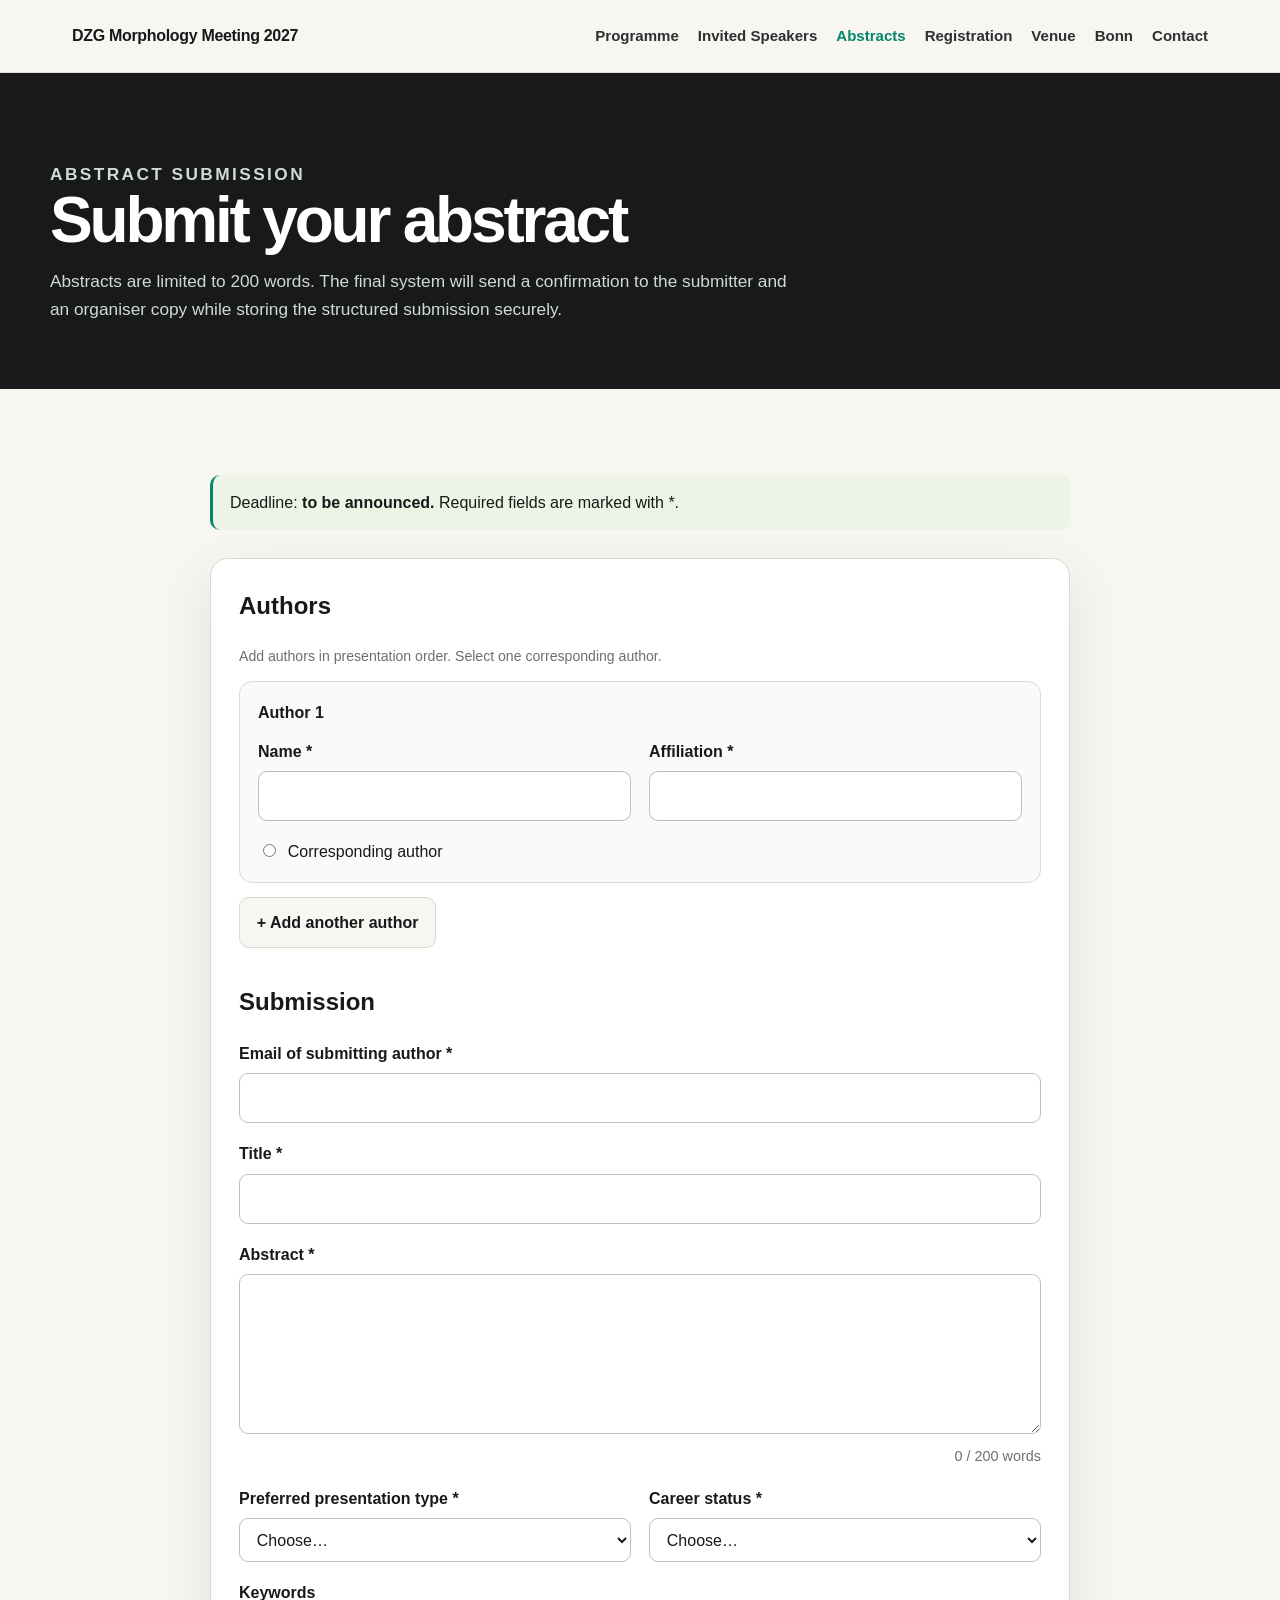
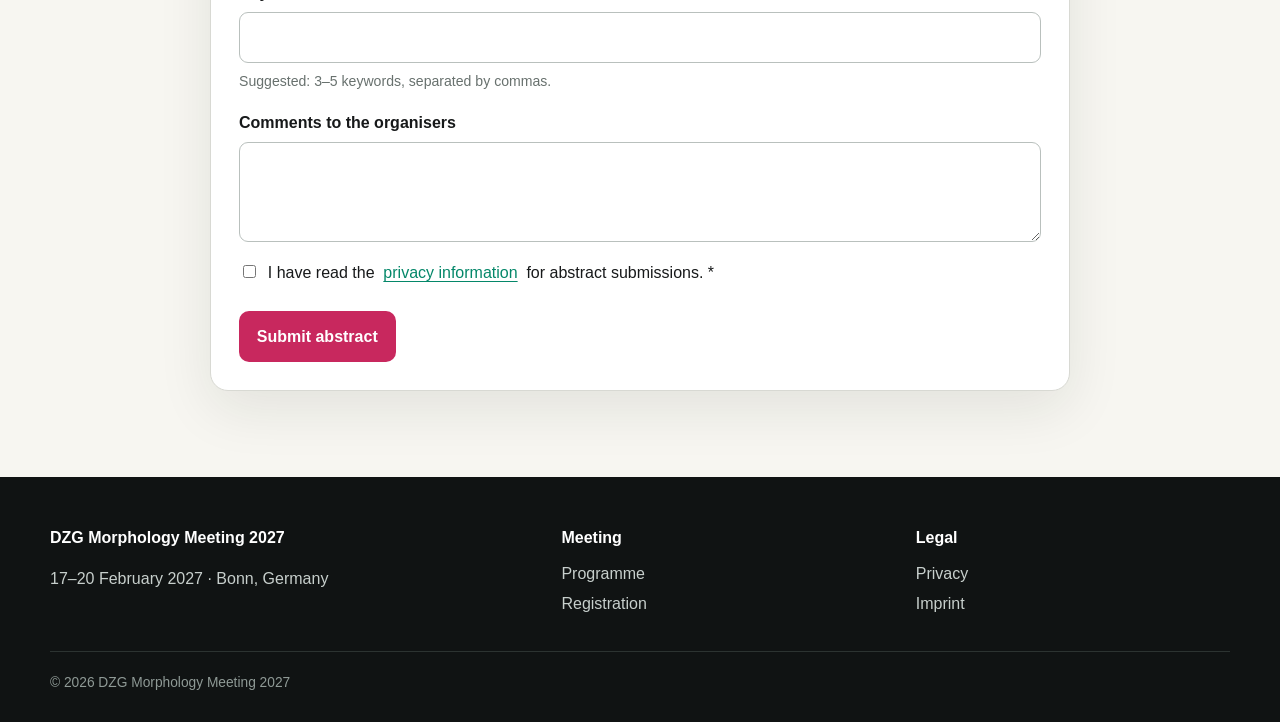
==== abstracts.html @ 1f40ce39 "initial commit" ====
<!doctype html>
<html lang="en"><head><meta charset="utf-8"><meta name="viewport" content="width=device-width, initial-scale=1"><title>Abstracts · DZG Morphology Meeting 2027</title><link rel="stylesheet" href="assets/site.css"></head>
<body><a class="skip-link" href="#main">Skip to content</a>
<header class="site-header"><div class="nav-wrap"><a class="brand" href="index.html"><span class="brand-long">DZG Morphology Meeting 2027</span><span class="brand-short">DZG 2027</span></a><button class="nav-toggle" type="button" aria-expanded="false" aria-controls="main-nav">Menu</button><nav class="site-nav" id="main-nav"><ul><li><a href="programme.html">Programme</a></li><li><a href="speakers.html">Invited Speakers</a></li><li><a aria-current="page" href="abstracts.html">Abstracts</a></li><li><a href="registration.html">Registration</a></li><li><a href="venue.html">Venue</a></li><li><a href="bonn.html">Bonn</a></li><li><a href="contact.html">Contact</a></li></ul></nav></div></header>
<main id="main"><section class="page-hero"><div class="container"><p class="eyebrow">Abstract submission</p><h1>Submit your abstract</h1><p>Abstracts are limited to 200 words. The final system will send a confirmation to the submitter and an organiser copy while storing the structured submission securely.</p></div></section>
<section class="section"><div class="container form-shell">
<div class="notice">Deadline: <strong>to be announced.</strong> Required fields are marked with *.</div>
<form id="abstract-form" class="form-card" data-prototype-form novalidate>
<h2>Authors</h2><p class="help">Add authors in presentation order. Select one corresponding author.</p>
<div id="authors">
  <div class="author-block" data-author="1"><div class="author-head"><strong class="author-number">Author 1</strong><button class="remove-author" type="button" hidden>Remove</button></div><div class="form-grid"><div class="field"><label>Name *</label><input data-author-name type="text" autocomplete="name" required></div><div class="field"><label>Affiliation *</label><input data-author-affiliation type="text" required></div><div class="field full"><label class="choice"><input data-author-corresponding type="radio" name="corresponding_author" value="1" required> Corresponding author</label></div></div></div>
</div>
<button class="button" id="add-author" type="button" style="border-color:var(--line);background:var(--paper);color:var(--ink)">+ Add another author</button>
<template id="author-template"><div class="author-block"><div class="author-head"><strong class="author-number">Author</strong><button class="remove-author" type="button">Remove</button></div><div class="form-grid"><div class="field"><label>Name *</label><input data-author-name type="text" required></div><div class="field"><label>Affiliation *</label><input data-author-affiliation type="text" required></div><div class="field full"><label class="choice"><input data-author-corresponding type="radio" name="corresponding_author" required> Corresponding author</label></div></div></div></template>

<h2 style="margin-top:2.2rem">Submission</h2><div class="form-grid">
<div class="field full"><label for="submitter-email">Email of submitting author *</label><input id="submitter-email" name="submitter_email" type="email" autocomplete="email" required></div>
<div class="field full"><label for="title">Title *</label><input id="title" name="title" type="text" required></div>
<div class="field full"><label for="abstract-text">Abstract *</label><textarea id="abstract-text" name="abstract" required aria-describedby="word-counter"></textarea><div class="counter" id="word-counter">0 / 200 words</div></div>
<div class="field"><label for="presentation-type">Preferred presentation type *</label><select id="presentation-type" name="presentation_type" required><option value="">Choose…</option><option>Oral presentation</option><option>Poster</option></select></div>
<div class="field"><label for="student-status">Career status *</label><select id="student-status" name="career_status" required><option value="">Choose…</option><option>Undergraduate / Master's student</option><option>Doctoral researcher</option><option>Postdoctoral researcher</option><option>Other / prefer not to say</option></select></div>
<div class="field full"><label for="keywords">Keywords</label><input id="keywords" name="keywords" type="text"><small>Suggested: 3–5 keywords, separated by commas.</small></div>
<div class="field full"><label for="comments">Comments to the organisers</label><textarea id="comments" name="comments" style="min-height:100px"></textarea></div>
<div class="field full"><label class="choice"><input type="checkbox" name="privacy_acknowledgement" required> I have read the <a href="privacy.html" target="_blank" rel="noopener">privacy information</a> for abstract submissions. *</label></div>
</div>
<div class="form-actions"><button class="button button-magenta" type="submit">Submit abstract</button><span class="status" aria-live="polite"></span></div>
</form></div></section></main>
<footer class="site-footer"><div class="footer-grid"><div><div class="footer-title">DZG Morphology Meeting 2027</div><p>17–20 February 2027 · Bonn, Germany</p></div><div><div class="footer-title">Meeting</div><ul class="footer-links"><li><a href="programme.html">Programme</a></li><li><a href="registration.html">Registration</a></li></ul></div><div><div class="footer-title">Legal</div><ul class="footer-links"><li><a href="privacy.html">Privacy</a></li><li><a href="imprint.html">Imprint</a></li></ul></div></div><div class="footer-bottom">© <span data-current-year></span> DZG Morphology Meeting 2027</div></footer><script src="assets/site.js"></script></body></html>
---- assets/site.css ----
:root {
  /* ---- Change the meeting palette here ---- */
  --green: #048769;
  --magenta: #c8285e;
  --pale-green: #d7e7c5;
  --cream: #f3dda1;
  --ink: #17191a;
  --ink-soft: #2b3030;
  --paper: #f7f6f1;
  --paper-2: #eeefe9;
  --line: #d8d9d3;
  --white: #ffffff;
  --muted: #68716e;
  --danger: #a61946;

  --content: 1180px;
  --radius: 18px;
  --shadow: 0 18px 55px rgba(17, 28, 25, .09);
  --header-h: 72px;
  --font-sans: Inter, ui-sans-serif, -apple-system, BlinkMacSystemFont, "Segoe UI", Roboto, Helvetica, Arial, sans-serif;
  --font-serif: Georgia, "Times New Roman", serif;
}

* { box-sizing: border-box; }
html { scroll-behavior: smooth; }
body {
  margin: 0;
  background: var(--paper);
  color: var(--ink);
  font-family: var(--font-sans);
  line-height: 1.58;
}
img { max-width: 100%; display: block; }
a { color: var(--green); text-decoration-thickness: .08em; text-underline-offset: .18em; }
a:hover { color: var(--magenta); }
button, input, textarea, select { font: inherit; }

.skip-link {
  position: fixed; left: 12px; top: -100px; z-index: 999;
  padding: .65rem .9rem; background: var(--white); color: var(--ink); border-radius: 8px;
}
.skip-link:focus { top: 12px; }

.site-header {
  position: sticky; top: 0; z-index: 50;
  min-height: var(--header-h);
  background: color-mix(in srgb, var(--paper) 92%, transparent);
  backdrop-filter: blur(14px);
  border-bottom: 1px solid color-mix(in srgb, var(--line) 72%, transparent);
}
.nav-wrap {
  max-width: var(--content); margin: 0 auto; padding: 0 22px;
  min-height: var(--header-h); display: flex; align-items: center; gap: 28px;
}
.brand {
  color: var(--ink); text-decoration: none; font-weight: 760; letter-spacing: -.02em;
  white-space: nowrap;
}
.brand .brand-short { display: none; }
.nav-toggle {
  display: none; margin-left: auto; border: 1px solid var(--line); background: var(--paper); color: var(--ink);
  border-radius: 9px; padding: .5rem .75rem; cursor: pointer;
}
.site-nav { margin-left: auto; }
.site-nav ul { list-style: none; margin: 0; padding: 0; display: flex; align-items: center; gap: 19px; }
.site-nav a { color: var(--ink-soft); text-decoration: none; font-size: .94rem; font-weight: 580; }
.site-nav a:hover, .site-nav a[aria-current="page"] { color: var(--green); }

.hero {
  position: relative; overflow: hidden;
  min-height: calc(84vh - var(--header-h));
  background: var(--ink);
  color: var(--white);
}
.hero::before {
  content: ""; position: absolute; inset: 0;
  background:
    linear-gradient(90deg, rgba(23,25,26,.99) 0%, rgba(23,25,26,.98) 32%, rgba(23,25,26,.72) 55%, rgba(23,25,26,.14) 100%),
    radial-gradient(circle at 83% 48%, rgba(4,135,105,.12), transparent 34%);
  z-index: 2; pointer-events: none;
}
.hero::after {
  content: ""; position: absolute; inset: 0; z-index: 1; pointer-events: none;
  opacity: .23;
  background-image:
    linear-gradient(rgba(215,231,197,.12) 1px, transparent 1px),
    linear-gradient(90deg, rgba(215,231,197,.12) 1px, transparent 1px);
  background-size: 72px 72px;
  mask-image: linear-gradient(90deg, transparent 0%, transparent 52%, black 100%);
}
.hero-image {
  position: absolute; z-index: 0; right: -2.5vw; top: -10%;
  height: 124%; width: min(68vw, 900px); object-fit: cover; object-position: 56% 44%;
  opacity: .9; filter: saturate(.95) contrast(1.04);
  mask-image: linear-gradient(90deg, transparent 0%, rgba(0,0,0,.1) 11%, rgba(0,0,0,.95) 38%, black 100%);
}
.hero-top-mask {
  position: absolute; z-index: 1; right: 0; top: 0; height: 22%; width: 67%;
  background: linear-gradient(180deg, var(--ink) 6%, rgba(23,25,26,.96) 35%, transparent 100%);
  pointer-events: none;
}
.hero-inner {
  max-width: var(--content); min-height: calc(84vh - var(--header-h)); margin: 0 auto; padding: 94px 22px 84px;
  display: flex; align-items: center; position: relative; z-index: 3;
}
.hero-copy { max-width: 650px; }
.eyebrow {
  margin: 0 0 1rem; color: var(--pale-green); font-size: .84rem; font-weight: 760;
  letter-spacing: .14em; text-transform: uppercase;
}
.hero h1 {
  margin: 0; max-width: 720px; font-size: clamp(2.65rem, 5.0vw, 4.9rem); line-height: 1.01;
  letter-spacing: -.055em; font-weight: 760;
}
.hero-date { margin: 1.65rem 0 0; font-size: clamp(1.2rem, 2vw, 1.55rem); font-weight: 640; color: var(--pale-green); }
.hero-location { margin: .12rem 0 0; font-size: 1.08rem; color: #d6dedb; }
.hero-lead { max-width: 560px; margin: 1.55rem 0 0; color: #d8dcda; font-size: 1.08rem; }
.button-row { display: flex; flex-wrap: wrap; gap: 12px; margin-top: 2rem; }
.button {
  display: inline-flex; align-items: center; justify-content: center; gap: .5rem;
  min-height: 46px; padding: .72rem 1.05rem; border-radius: 10px;
  text-decoration: none; font-weight: 700; border: 1px solid transparent; cursor: pointer;
}
.button-primary { background: var(--green); color: var(--white); }
.button-primary:hover { background: #066f59; color: var(--white); }
.button-secondary { background: transparent; color: var(--white); border-color: rgba(255,255,255,.32); }
.button-secondary:hover { border-color: var(--pale-green); color: var(--pale-green); }
.button-magenta { background: var(--magenta); color: var(--white); }
.button-magenta:hover { background: #a91f4d; color: var(--white); }

.fact-strip { background: var(--green); color: var(--white); }
.fact-grid {
  max-width: var(--content); margin: 0 auto; padding: 0 22px;
  display: grid; grid-template-columns: repeat(4, 1fr);
}
.fact { padding: 24px 20px; border-right: 1px solid rgba(255,255,255,.2); }
.fact:first-child { padding-left: 0; }
.fact:last-child { border-right: 0; }
.fact-label { display: block; font-size: .76rem; text-transform: uppercase; letter-spacing: .12em; opacity: .78; }
.fact-value { display: block; margin-top: .25rem; font-size: 1.06rem; font-weight: 760; }

.section { padding: 86px 22px; }
.section.compact { padding-top: 58px; padding-bottom: 58px; }
.section-alt { background: var(--paper-2); }
.container { max-width: var(--content); margin: 0 auto; }
.section-kicker { color: var(--magenta); text-transform: uppercase; letter-spacing: .12em; font-size: .78rem; font-weight: 760; }
.section-title { margin: .35rem 0 .8rem; font-size: clamp(2rem, 3.5vw, 3.3rem); line-height: 1.06; letter-spacing: -.035em; }
.section-lead { max-width: 760px; margin: 0; color: var(--muted); font-size: 1.08rem; }
.two-col { display: grid; grid-template-columns: 1.15fr .85fr; gap: 70px; align-items: start; }

.deadline-panel {
  border-left: 3px solid var(--magenta); background: var(--white); padding: 22px 24px;
  box-shadow: var(--shadow); border-radius: 0 var(--radius) var(--radius) 0;
}
.deadline-panel strong { display: block; }
.deadline-panel p { margin: .25rem 0 0; color: var(--muted); }

.cards { display: grid; grid-template-columns: repeat(3, 1fr); gap: 20px; margin-top: 34px; }
.card {
  background: var(--white); border: 1px solid var(--line); border-radius: var(--radius); padding: 25px;
}
.card h3 { margin: 0 0 .45rem; font-size: 1.2rem; }
.card p { margin: 0; color: var(--muted); }
.card .tag { display: inline-block; margin-bottom: 1rem; font-size: .78rem; font-weight: 760; color: var(--green); }

.speaker-grid { grid-template-columns: repeat(2, minmax(0, 1fr)); max-width: 860px; }
.speaker-card { padding: 0; overflow: hidden; }
.speaker-avatar {
  position: relative; aspect-ratio: 4 / 3; display: grid; place-items: center; overflow: hidden;
  background: color-mix(in srgb, var(--pale-green) 48%, var(--paper));
  border-bottom: 1px solid var(--line); color: var(--muted);
}
.speaker-avatar::before {
  content: ""; position: absolute; width: 68px; height: 68px; border-radius: 50%;
  top: 22%; background: color-mix(in srgb, var(--green) 20%, var(--white));
  border: 2px solid color-mix(in srgb, var(--green) 42%, var(--white));
}
.speaker-avatar::after {
  content: ""; position: absolute; width: 150px; height: 82px; border-radius: 90px 90px 0 0;
  bottom: 0; background: color-mix(in srgb, var(--green) 16%, var(--white));
  border: 2px solid color-mix(in srgb, var(--green) 35%, var(--white)); border-bottom: 0;
}
.speaker-avatar span { position: relative; z-index: 1; align-self: end; margin-bottom: 12px; font-size: .78rem; font-weight: 700; letter-spacing: .08em; text-transform: uppercase; }
.speaker-card-copy { padding: 25px; }

.programme-preview {
  margin-top: 34px; overflow: hidden; border: 1px solid var(--line); border-radius: var(--radius); background: var(--white);
}
.programme-row { display: grid; grid-template-columns: 140px 1fr; border-bottom: 1px solid var(--line); }
.programme-row:last-child { border-bottom: 0; }
.programme-time { padding: 17px 20px; font-weight: 760; color: var(--green); background: color-mix(in srgb, var(--pale-green) 45%, var(--white)); }
.programme-item { padding: 17px 22px; }
.programme-item strong { display: block; }
.programme-item span { color: var(--muted); font-size: .92rem; }
.programme-day + .programme-day { margin-top: 34px; }
.programme-day-title { margin: 0 0 12px; font-size: 1.35rem; }
.programme-session { overflow: hidden; border: 1px solid var(--line); border-radius: var(--radius); background: var(--white); }
.programme-session + .programme-session { margin-top: 16px; }
.programme-session-title { margin: 0; padding: 12px 20px; font-size: .86rem; letter-spacing: .08em; text-transform: uppercase; color: var(--green); background: color-mix(in srgb, var(--pale-green) 45%, var(--white)); border-bottom: 1px solid var(--line); }
.programme-session .programme-row { grid-template-columns: 120px 1fr; }
.programme-empty { padding: 18px 22px; color: var(--muted); }

.page-hero { background: var(--ink); color: var(--white); padding: 72px 22px 66px; }
.page-hero .container { position: relative; }
.page-hero h1 { margin: 0; font-size: clamp(2.7rem, 5vw, 5rem); line-height: 1; letter-spacing: -.05em; }
.page-hero p { max-width: 760px; margin: 1rem 0 0; color: #d3d9d6; font-size: 1.08rem; }

.form-shell { max-width: 860px; }
.form-card {
  margin-top: 28px; padding: 28px; background: var(--white); border: 1px solid var(--line); border-radius: var(--radius);
  box-shadow: var(--shadow);
}
.form-card h2 { margin-top: 0; }
.form-grid { display: grid; grid-template-columns: 1fr 1fr; gap: 18px; }
.form-grid.one { grid-template-columns: 1fr; }
.field { display: flex; flex-direction: column; gap: 7px; }
.field.full { grid-column: 1 / -1; }
label, legend { font-weight: 680; }
.field small, .help { color: var(--muted); font-size: .88rem; }
input[type="text"], input[type="email"], textarea, select {
  width: 100%; border: 1px solid #b9c0bd; border-radius: 9px; background: #fff; color: var(--ink);
  padding: .72rem .8rem; min-height: 44px;
}
textarea { min-height: 160px; resize: vertical; }
input:focus, textarea:focus, select:focus { outline: 3px solid color-mix(in srgb, var(--green) 22%, transparent); border-color: var(--green); }
fieldset { border: 0; padding: 0; margin: 0; }
.choice-row { display: flex; flex-wrap: wrap; gap: 14px 20px; }
.choice { display: inline-flex; gap: .55rem; align-items: flex-start; font-weight: 500; }
.choice input { margin-top: .28rem; }
.counter { text-align: right; color: var(--muted); font-size: .9rem; margin-top: 4px; }
.counter.over { color: var(--danger); font-weight: 760; }
.author-block { border: 1px solid var(--line); border-radius: 13px; padding: 18px; margin-bottom: 14px; background: #fafbf8; }
.author-head { display: flex; align-items: center; justify-content: space-between; gap: 16px; margin-bottom: 13px; }
.author-head strong { font-size: 1rem; }
.remove-author { background: transparent; border: 0; color: var(--magenta); cursor: pointer; font-weight: 700; }
.form-actions { display: flex; align-items: center; gap: 14px; flex-wrap: wrap; margin-top: 26px; }
.status { color: var(--muted); font-size: .92rem; }
.notice { padding: 15px 17px; border-radius: 10px; background: color-mix(in srgb, var(--pale-green) 45%, var(--white)); border-left: 3px solid var(--green); }
.notice.warn { background: #fff5e7; border-left-color: #c27a12; }

.site-footer { background: #101313; color: #c7cfcc; padding: 48px 22px 28px; }
.footer-grid { max-width: var(--content); margin: 0 auto; display: grid; grid-template-columns: 1.2fr .8fr .8fr; gap: 40px; }
.footer-title { color: var(--white); font-weight: 760; }
.footer-links { list-style: none; padding: 0; margin: .7rem 0 0; }
.footer-links li { margin: .3rem 0; }
.footer-links a { color: #c7cfcc; text-decoration: none; }
.footer-links a:hover { color: var(--pale-green); }
.footer-bottom { max-width: var(--content); margin: 30px auto 0; padding-top: 20px; border-top: 1px solid #2c3331; font-size: .86rem; color: #8f9a96; }

.legal-copy { max-width: 820px; }
.legal-copy h2 { margin-top: 2.2rem; }
.placeholder { display: inline-block; background: #fff1ba; color: #5a4300; padding: .05rem .35rem; border-radius: 4px; }

@media (max-width: 900px) {
  .brand .brand-long { display: none; }
  .brand .brand-short { display: inline; }
  .nav-toggle { display: inline-flex; }
  .site-nav { display: none; position: absolute; left: 0; right: 0; top: var(--header-h); background: var(--paper); border-bottom: 1px solid var(--line); padding: 14px 22px 20px; }
  .site-nav.open { display: block; }
  .site-nav ul { align-items: stretch; flex-direction: column; gap: 2px; }
  .site-nav a { display: block; padding: .58rem 0; }
  .hero { min-height: auto; }
  .hero-inner { min-height: 720px; padding-top: 68px; padding-bottom: 60px; align-items: flex-start; }
  .hero-copy { max-width: 630px; }
  .hero-image { width: 92vw; height: 73%; top: 29%; right: -17vw; opacity: .55; object-position: 54% 50%; }
  .hero::before { background: linear-gradient(180deg, rgba(23,25,26,1) 0%, rgba(23,25,26,.98) 46%, rgba(23,25,26,.57) 73%, rgba(23,25,26,.38) 100%); }
  .hero-top-mask { width: 100%; height: 35%; }
  .fact-grid { grid-template-columns: 1fr 1fr; }
  .fact { border-bottom: 1px solid rgba(255,255,255,.18); }
  .fact:nth-child(2) { border-right: 0; }
  .fact:nth-child(3), .fact:nth-child(4) { border-bottom: 0; }
  .fact:nth-child(3) { padding-left: 0; }
  .two-col { grid-template-columns: 1fr; gap: 34px; }
  .cards, .speaker-grid { grid-template-columns: 1fr; }
  .footer-grid { grid-template-columns: 1fr 1fr; }
  .footer-grid > :first-child { grid-column: 1 / -1; }
}

@media (max-width: 600px) {
  .nav-wrap { padding: 0 16px; }
  .section { padding: 64px 16px; }
  .page-hero { padding: 56px 16px 52px; }
  .hero-inner { min-height: 690px; padding: 54px 16px 48px; }
  .hero h1 { font-size: clamp(2.55rem, 11.5vw, 3.9rem); }
  .button-row .button { width: 100%; }
  .fact-grid { padding: 0 16px; grid-template-columns: 1fr; }
  .fact, .fact:first-child, .fact:nth-child(3) { padding: 18px 0; border-right: 0; border-bottom: 1px solid rgba(255,255,255,.18); }
  .fact:last-child { border-bottom: 0; }
  .form-card { padding: 20px 17px; }
  .form-grid { grid-template-columns: 1fr; }
  .field.full { grid-column: auto; }
  .programme-row { grid-template-columns: 98px 1fr; }
  .programme-time { padding: 14px 12px; }
  .programme-item { padding: 14px 15px; }
  .footer-grid { grid-template-columns: 1fr; }
  .footer-grid > :first-child { grid-column: auto; }
}

@media print {
  .site-header, .site-footer, .button-row, .nav-toggle { display: none !important; }
  body { background: #fff; }
  .page-hero { background: #fff; color: #000; padding: 20px 0; }
  .page-hero p { color: #333; }
  .section { padding: 20px 0; }
}
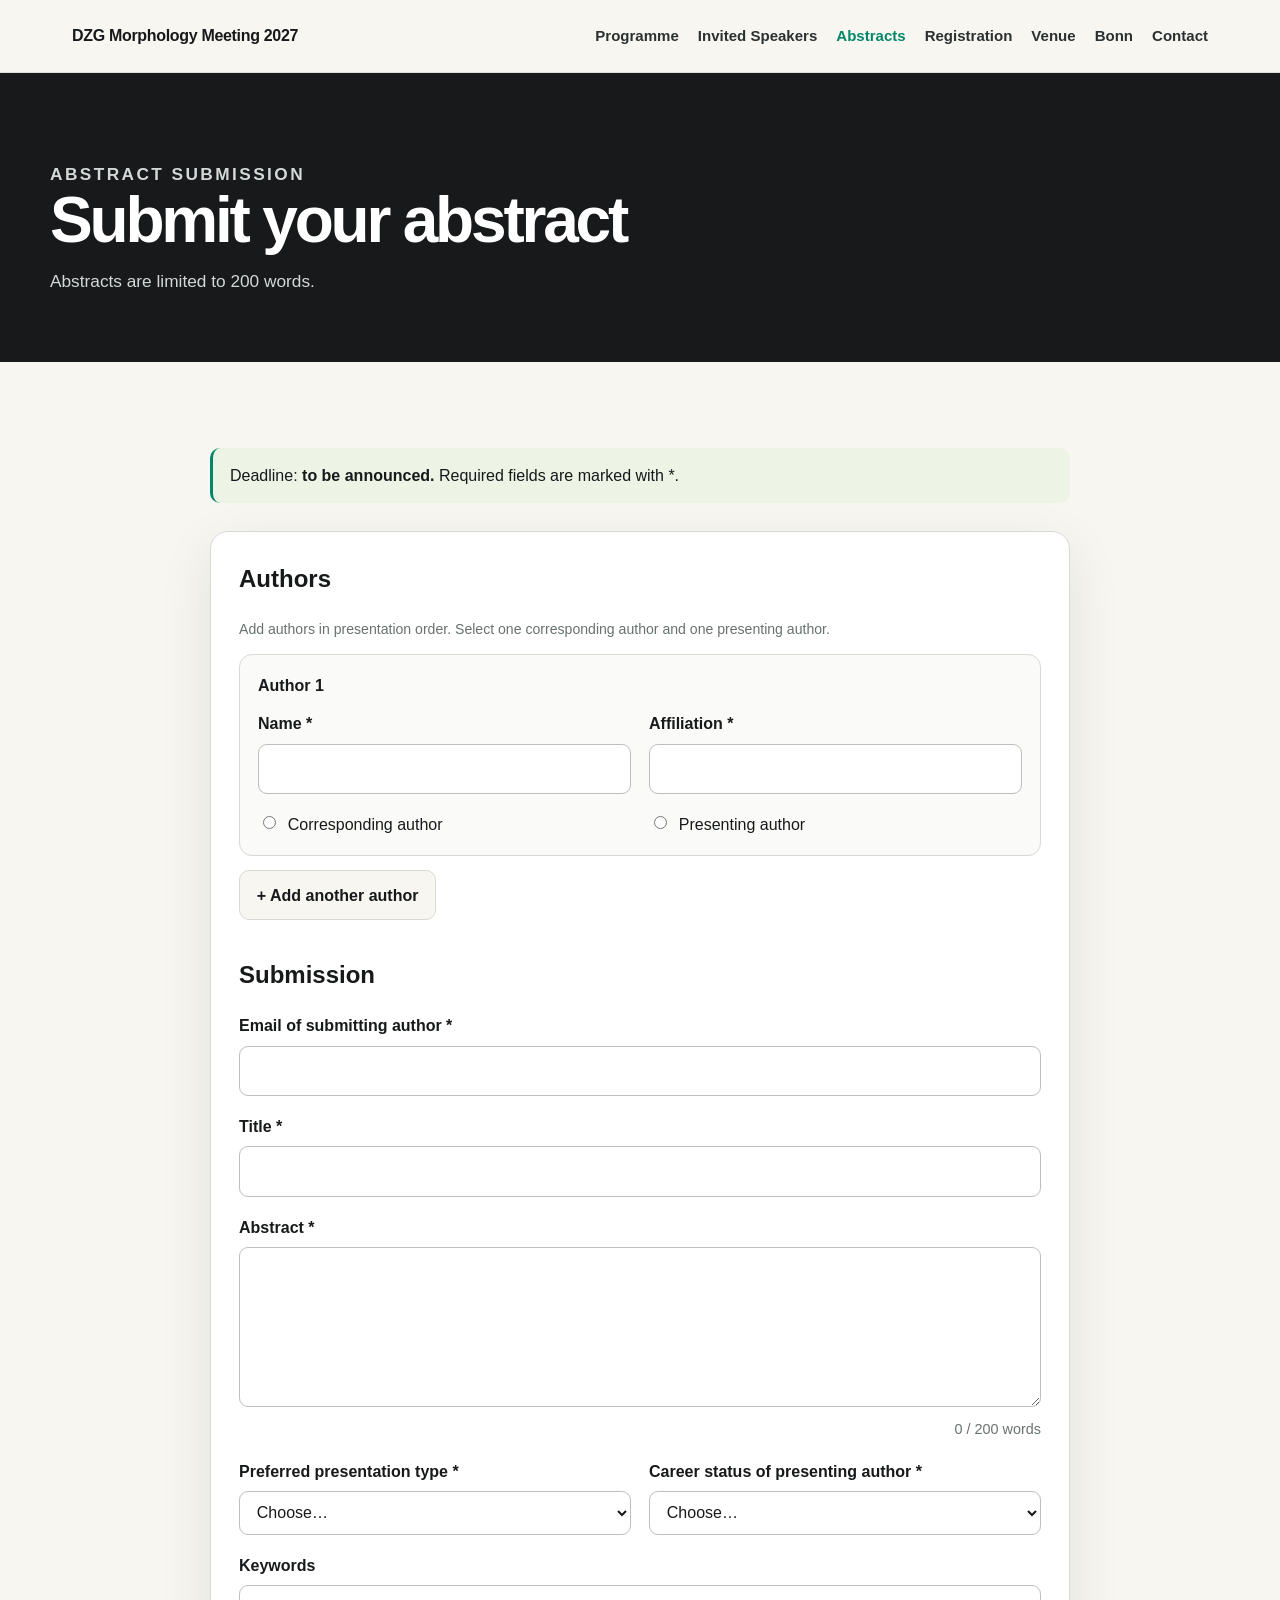
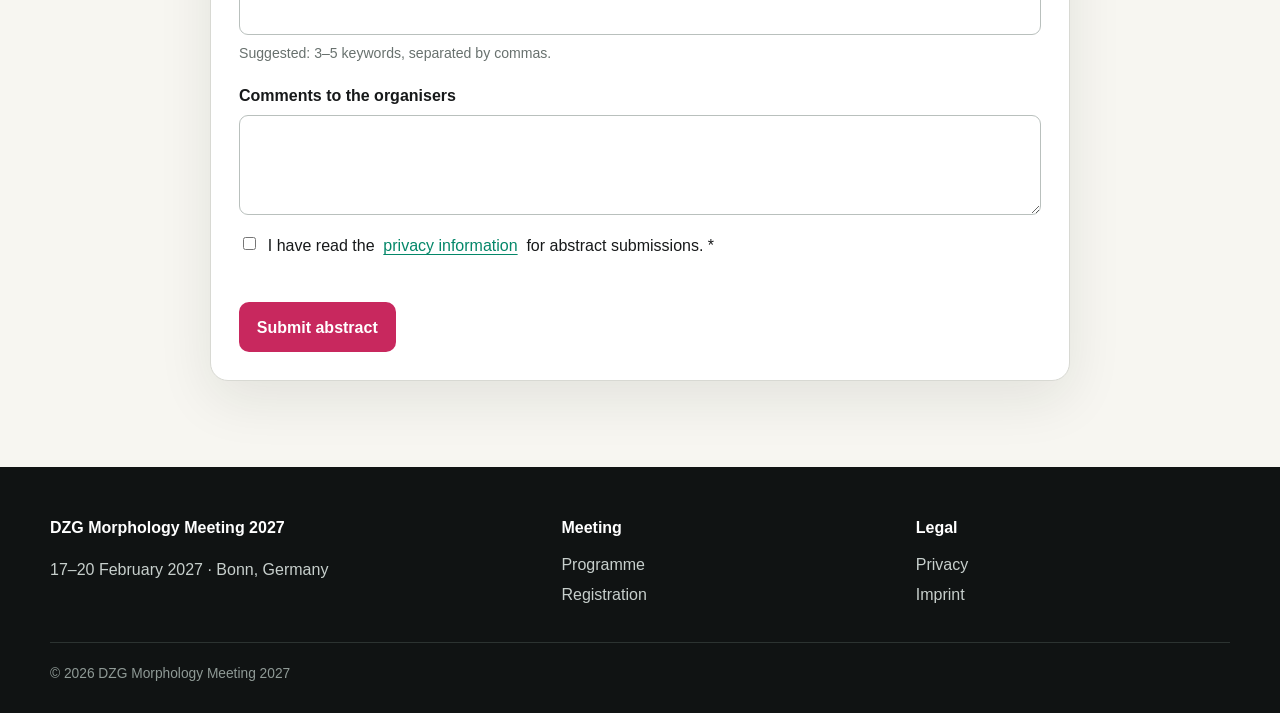
==== commit 502b65ba: "token updates" ====
--- a/abstracts.html
+++ b/abstracts.html
@@ -1,28 +1,182 @@
 <!doctype html>
-<html lang="en"><head><meta charset="utf-8"><meta name="viewport" content="width=device-width, initial-scale=1"><title>Abstracts · DZG Morphology Meeting 2027</title><link rel="stylesheet" href="assets/site.css"></head>
-<body><a class="skip-link" href="#main">Skip to content</a>
-<header class="site-header"><div class="nav-wrap"><a class="brand" href="index.html"><span class="brand-long">DZG Morphology Meeting 2027</span><span class="brand-short">DZG 2027</span></a><button class="nav-toggle" type="button" aria-expanded="false" aria-controls="main-nav">Menu</button><nav class="site-nav" id="main-nav"><ul><li><a href="programme.html">Programme</a></li><li><a href="speakers.html">Invited Speakers</a></li><li><a aria-current="page" href="abstracts.html">Abstracts</a></li><li><a href="registration.html">Registration</a></li><li><a href="venue.html">Venue</a></li><li><a href="bonn.html">Bonn</a></li><li><a href="contact.html">Contact</a></li></ul></nav></div></header>
-<main id="main"><section class="page-hero"><div class="container"><p class="eyebrow">Abstract submission</p><h1>Submit your abstract</h1><p>Abstracts are limited to 200 words. The final system will send a confirmation to the submitter and an organiser copy while storing the structured submission securely.</p></div></section>
-<section class="section"><div class="container form-shell">
-<div class="notice">Deadline: <strong>to be announced.</strong> Required fields are marked with *.</div>
-<form id="abstract-form" class="form-card" data-prototype-form novalidate>
-<h2>Authors</h2><p class="help">Add authors in presentation order. Select one corresponding author.</p>
-<div id="authors">
-  <div class="author-block" data-author="1"><div class="author-head"><strong class="author-number">Author 1</strong><button class="remove-author" type="button" hidden>Remove</button></div><div class="form-grid"><div class="field"><label>Name *</label><input data-author-name type="text" autocomplete="name" required></div><div class="field"><label>Affiliation *</label><input data-author-affiliation type="text" required></div><div class="field full"><label class="choice"><input data-author-corresponding type="radio" name="corresponding_author" value="1" required> Corresponding author</label></div></div></div>
-</div>
-<button class="button" id="add-author" type="button" style="border-color:var(--line);background:var(--paper);color:var(--ink)">+ Add another author</button>
-<template id="author-template"><div class="author-block"><div class="author-head"><strong class="author-number">Author</strong><button class="remove-author" type="button">Remove</button></div><div class="form-grid"><div class="field"><label>Name *</label><input data-author-name type="text" required></div><div class="field"><label>Affiliation *</label><input data-author-affiliation type="text" required></div><div class="field full"><label class="choice"><input data-author-corresponding type="radio" name="corresponding_author" required> Corresponding author</label></div></div></div></template>
+<html lang="en">
+<head>
+  <meta charset="utf-8">
+  <meta name="viewport" content="width=device-width, initial-scale=1">
+  <title>Abstracts · DZG Morphology Meeting 2027</title>
+  <link rel="stylesheet" href="assets/site.css">
+  <script src="https://challenges.cloudflare.com/turnstile/v0/api.js?render=explicit" defer></script>
+</head>
+<body>
+<a class="skip-link" href="#main">Skip to content</a>
 
-<h2 style="margin-top:2.2rem">Submission</h2><div class="form-grid">
-<div class="field full"><label for="submitter-email">Email of submitting author *</label><input id="submitter-email" name="submitter_email" type="email" autocomplete="email" required></div>
-<div class="field full"><label for="title">Title *</label><input id="title" name="title" type="text" required></div>
-<div class="field full"><label for="abstract-text">Abstract *</label><textarea id="abstract-text" name="abstract" required aria-describedby="word-counter"></textarea><div class="counter" id="word-counter">0 / 200 words</div></div>
-<div class="field"><label for="presentation-type">Preferred presentation type *</label><select id="presentation-type" name="presentation_type" required><option value="">Choose…</option><option>Oral presentation</option><option>Poster</option></select></div>
-<div class="field"><label for="student-status">Career status *</label><select id="student-status" name="career_status" required><option value="">Choose…</option><option>Undergraduate / Master's student</option><option>Doctoral researcher</option><option>Postdoctoral researcher</option><option>Other / prefer not to say</option></select></div>
-<div class="field full"><label for="keywords">Keywords</label><input id="keywords" name="keywords" type="text"><small>Suggested: 3–5 keywords, separated by commas.</small></div>
-<div class="field full"><label for="comments">Comments to the organisers</label><textarea id="comments" name="comments" style="min-height:100px"></textarea></div>
-<div class="field full"><label class="choice"><input type="checkbox" name="privacy_acknowledgement" required> I have read the <a href="privacy.html" target="_blank" rel="noopener">privacy information</a> for abstract submissions. *</label></div>
-</div>
-<div class="form-actions"><button class="button button-magenta" type="submit">Submit abstract</button><span class="status" aria-live="polite"></span></div>
-</form></div></section></main>
-<footer class="site-footer"><div class="footer-grid"><div><div class="footer-title">DZG Morphology Meeting 2027</div><p>17–20 February 2027 · Bonn, Germany</p></div><div><div class="footer-title">Meeting</div><ul class="footer-links"><li><a href="programme.html">Programme</a></li><li><a href="registration.html">Registration</a></li></ul></div><div><div class="footer-title">Legal</div><ul class="footer-links"><li><a href="privacy.html">Privacy</a></li><li><a href="imprint.html">Imprint</a></li></ul></div></div><div class="footer-bottom">© <span data-current-year></span> DZG Morphology Meeting 2027</div></footer><script src="assets/site.js"></script></body></html>
+<header class="site-header">
+  <div class="nav-wrap">
+    <a class="brand" href="index.html"><span class="brand-long">DZG Morphology Meeting 2027</span><span class="brand-short">DZG 2027</span></a>
+    <button class="nav-toggle" type="button" aria-expanded="false" aria-controls="main-nav">Menu</button>
+    <nav class="site-nav" id="main-nav">
+      <ul>
+        <li><a href="programme.html">Programme</a></li>
+        <li><a href="speakers.html">Invited Speakers</a></li>
+        <li><a aria-current="page" href="abstracts.html">Abstracts</a></li>
+        <li><a href="registration.html">Registration</a></li>
+        <li><a href="venue.html">Venue</a></li>
+        <li><a href="bonn.html">Bonn</a></li>
+        <li><a href="contact.html">Contact</a></li>
+      </ul>
+    </nav>
+  </div>
+</header>
+
+<main id="main">
+  <section class="page-hero">
+    <div class="container">
+      <p class="eyebrow">Abstract submission</p>
+      <h1>Submit your abstract</h1>
+      <p>Abstracts are limited to 200 words.</p>
+    </div>
+  </section>
+
+  <section class="section">
+    <div class="container form-shell">
+      <div class="notice">Deadline: <strong>to be announced.</strong> Required fields are marked with *.</div>
+
+      <form id="abstract-form" class="form-card" novalidate>
+        <h2>Authors</h2>
+        <p class="help">Add authors in presentation order. Select one corresponding author and one presenting author.</p>
+
+        <div id="authors">
+          <div class="author-block" data-author="1">
+            <div class="author-head">
+              <strong class="author-number">Author 1</strong>
+              <button class="remove-author" type="button" hidden>Remove</button>
+            </div>
+            <div class="form-grid">
+              <div class="field">
+                <label>Name *</label>
+                <input data-author-name type="text" autocomplete="name" required>
+              </div>
+              <div class="field">
+                <label>Affiliation *</label>
+                <input data-author-affiliation type="text" required>
+              </div>
+              <div class="field">
+                <label class="choice"><input data-author-corresponding type="radio" name="corresponding_author_choice" value="1" required> Corresponding author</label>
+              </div>
+              <div class="field">
+                <label class="choice"><input data-author-presenting type="radio" name="presenting_author_choice" value="1" required> Presenting author</label>
+              </div>
+            </div>
+          </div>
+        </div>
+
+        <button class="button" id="add-author" type="button" style="border-color:var(--line);background:var(--paper);color:var(--ink)">+ Add another author</button>
+
+        <template id="author-template">
+          <div class="author-block">
+            <div class="author-head">
+              <strong class="author-number">Author</strong>
+              <button class="remove-author" type="button">Remove</button>
+            </div>
+            <div class="form-grid">
+              <div class="field">
+                <label>Name *</label>
+                <input data-author-name type="text" required>
+              </div>
+              <div class="field">
+                <label>Affiliation *</label>
+                <input data-author-affiliation type="text" required>
+              </div>
+              <div class="field">
+                <label class="choice"><input data-author-corresponding type="radio" name="corresponding_author_choice" required> Corresponding author</label>
+              </div>
+              <div class="field">
+                <label class="choice"><input data-author-presenting type="radio" name="presenting_author_choice" required> Presenting author</label>
+              </div>
+            </div>
+          </div>
+        </template>
+
+        <h2 style="margin-top:2.2rem">Submission</h2>
+
+        <div class="form-grid">
+          <div class="field full">
+            <label for="submitter-email">Email of submitting author *</label>
+            <input id="submitter-email" name="submitter_email" type="email" autocomplete="email" required>
+          </div>
+
+          <div class="field full">
+            <label for="title">Title *</label>
+            <input id="title" name="title" type="text" required>
+          </div>
+
+          <div class="field full">
+            <label for="abstract-text">Abstract *</label>
+            <textarea id="abstract-text" name="abstract" required aria-describedby="word-counter"></textarea>
+            <div class="counter" id="word-counter">0 / 200 words</div>
+          </div>
+
+          <div class="field">
+            <label for="presentation-type">Preferred presentation type *</label>
+            <select id="presentation-type" name="presentation_type" required>
+              <option value="">Choose…</option>
+              <option value="talk">Oral presentation</option>
+              <option value="poster">Poster</option>
+            </select>
+          </div>
+
+          <div class="field">
+            <label for="student-status">Career status of presenting author *</label>
+            <select id="student-status" name="presenter_career_stage" required>
+              <option value="">Choose…</option>
+              <option>Undergraduate / Master's student</option>
+              <option>Doctoral researcher</option>
+              <option>Postdoctoral researcher</option>
+              <option>Other / prefer not to say</option>
+            </select>
+          </div>
+
+          <div class="field full">
+            <label for="keywords">Keywords</label>
+            <input id="keywords" name="keywords" type="text">
+            <small>Suggested: 3–5 keywords, separated by commas.</small>
+          </div>
+
+          <div class="field full">
+            <label for="comments">Comments to the organisers</label>
+            <textarea id="comments" name="comments" style="min-height:100px"></textarea>
+          </div>
+
+          <div class="field full">
+            <label class="choice">
+              <input type="checkbox" name="privacy_acknowledgement" required>
+              I have read the <a href="privacy.html" target="_blank" rel="noopener">privacy information</a> for abstract submissions. *
+            </label>
+          </div>
+
+          <div class="field full">
+            <div id="turnstile-abstract"></div>
+          </div>
+        </div>
+
+        <div class="form-actions">
+          <button class="button button-magenta" type="submit">Submit abstract</button>
+          <span class="status" aria-live="polite"></span>
+        </div>
+      </form>
+    </div>
+  </section>
+</main>
+
+<footer class="site-footer">
+  <div class="footer-grid">
+    <div><div class="footer-title">DZG Morphology Meeting 2027</div><p>17–20 February 2027 · Bonn, Germany</p></div>
+    <div><div class="footer-title">Meeting</div><ul class="footer-links"><li><a href="programme.html">Programme</a></li><li><a href="registration.html">Registration</a></li></ul></div>
+    <div><div class="footer-title">Legal</div><ul class="footer-links"><li><a href="privacy.html">Privacy</a></li><li><a href="imprint.html">Imprint</a></li></ul></div>
+  </div>
+  <div class="footer-bottom">© <span data-current-year></span> DZG Morphology Meeting 2027</div>
+</footer>
+
+<script src="assets/site.js"></script>
+</body>
+</html>
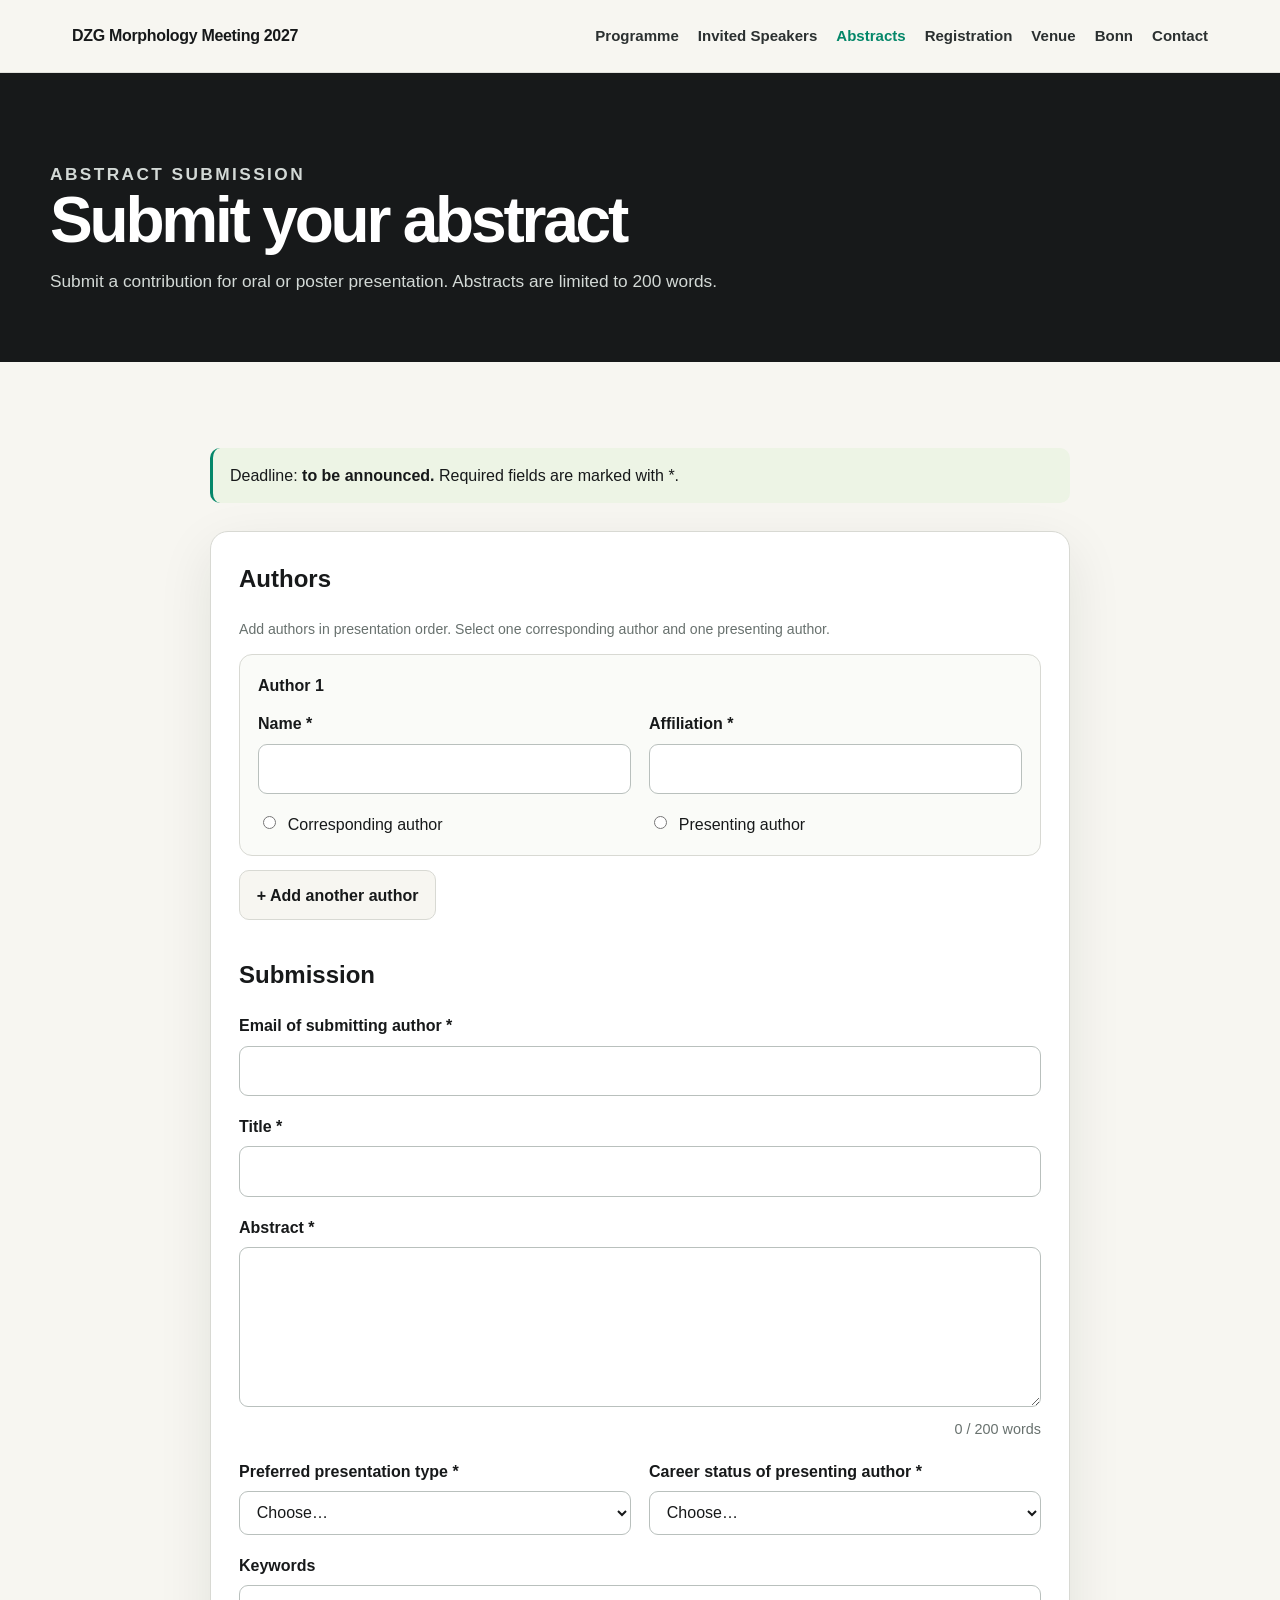
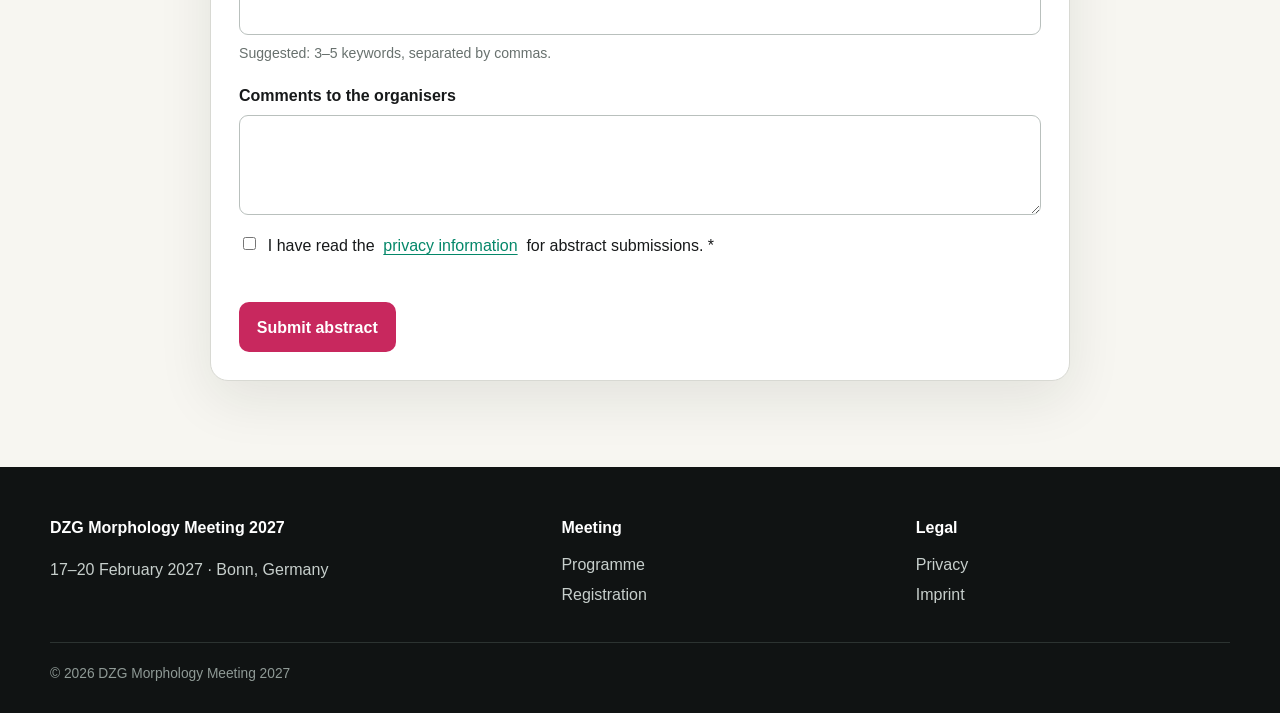
==== commit 1b447424: "major updates" ====
--- a/abstracts.html
+++ b/abstracts.html
@@ -5,14 +5,14 @@
   <meta name="viewport" content="width=device-width, initial-scale=1">
   <title>Abstracts · DZG Morphology Meeting 2027</title>
   <link rel="stylesheet" href="assets/site.css">
-  <script src="https://challenges.cloudflare.com/turnstile/v0/api.js?render=explicit" defer></script>
+  <script src="https://challenges.cloudflare.com/turnstile/v0/api.js" async defer></script>
 </head>
 <body>
 <a class="skip-link" href="#main">Skip to content</a>
 
 <header class="site-header">
   <div class="nav-wrap">
-    <a class="brand" href="index.html"><span class="brand-long">DZG Morphology Meeting 2027</span><span class="brand-short">DZG 2027</span></a>
+    <a class="brand" href="index.html"><span class="brand-long">DZG Morphology Meeting 2027</span><span class="brand-short">DZG Morphology 2027</span></a>
     <button class="nav-toggle" type="button" aria-expanded="false" aria-controls="main-nav">Menu</button>
     <nav class="site-nav" id="main-nav">
       <ul>
@@ -33,7 +33,7 @@
     <div class="container">
       <p class="eyebrow">Abstract submission</p>
       <h1>Submit your abstract</h1>
-      <p>Abstracts are limited to 200 words.</p>
+      <p>Submit a contribution for oral or poster presentation. Abstracts are limited to 200 words.</p>
     </div>
   </section>
 
@@ -155,7 +155,14 @@
           </div>
 
           <div class="field full">
-            <div id="turnstile-abstract"></div>
+            <div id="turnstile-abstract"
+                 class="cf-turnstile"
+                 data-sitekey="0x4AAAAAAE9vNdNI1GH3vLQM"
+                 data-action="abstract"
+                 data-theme="auto"
+                 data-size="flexible"
+                 data-appearance="always"
+                 data-language="en"></div>
           </div>
         </div>
 
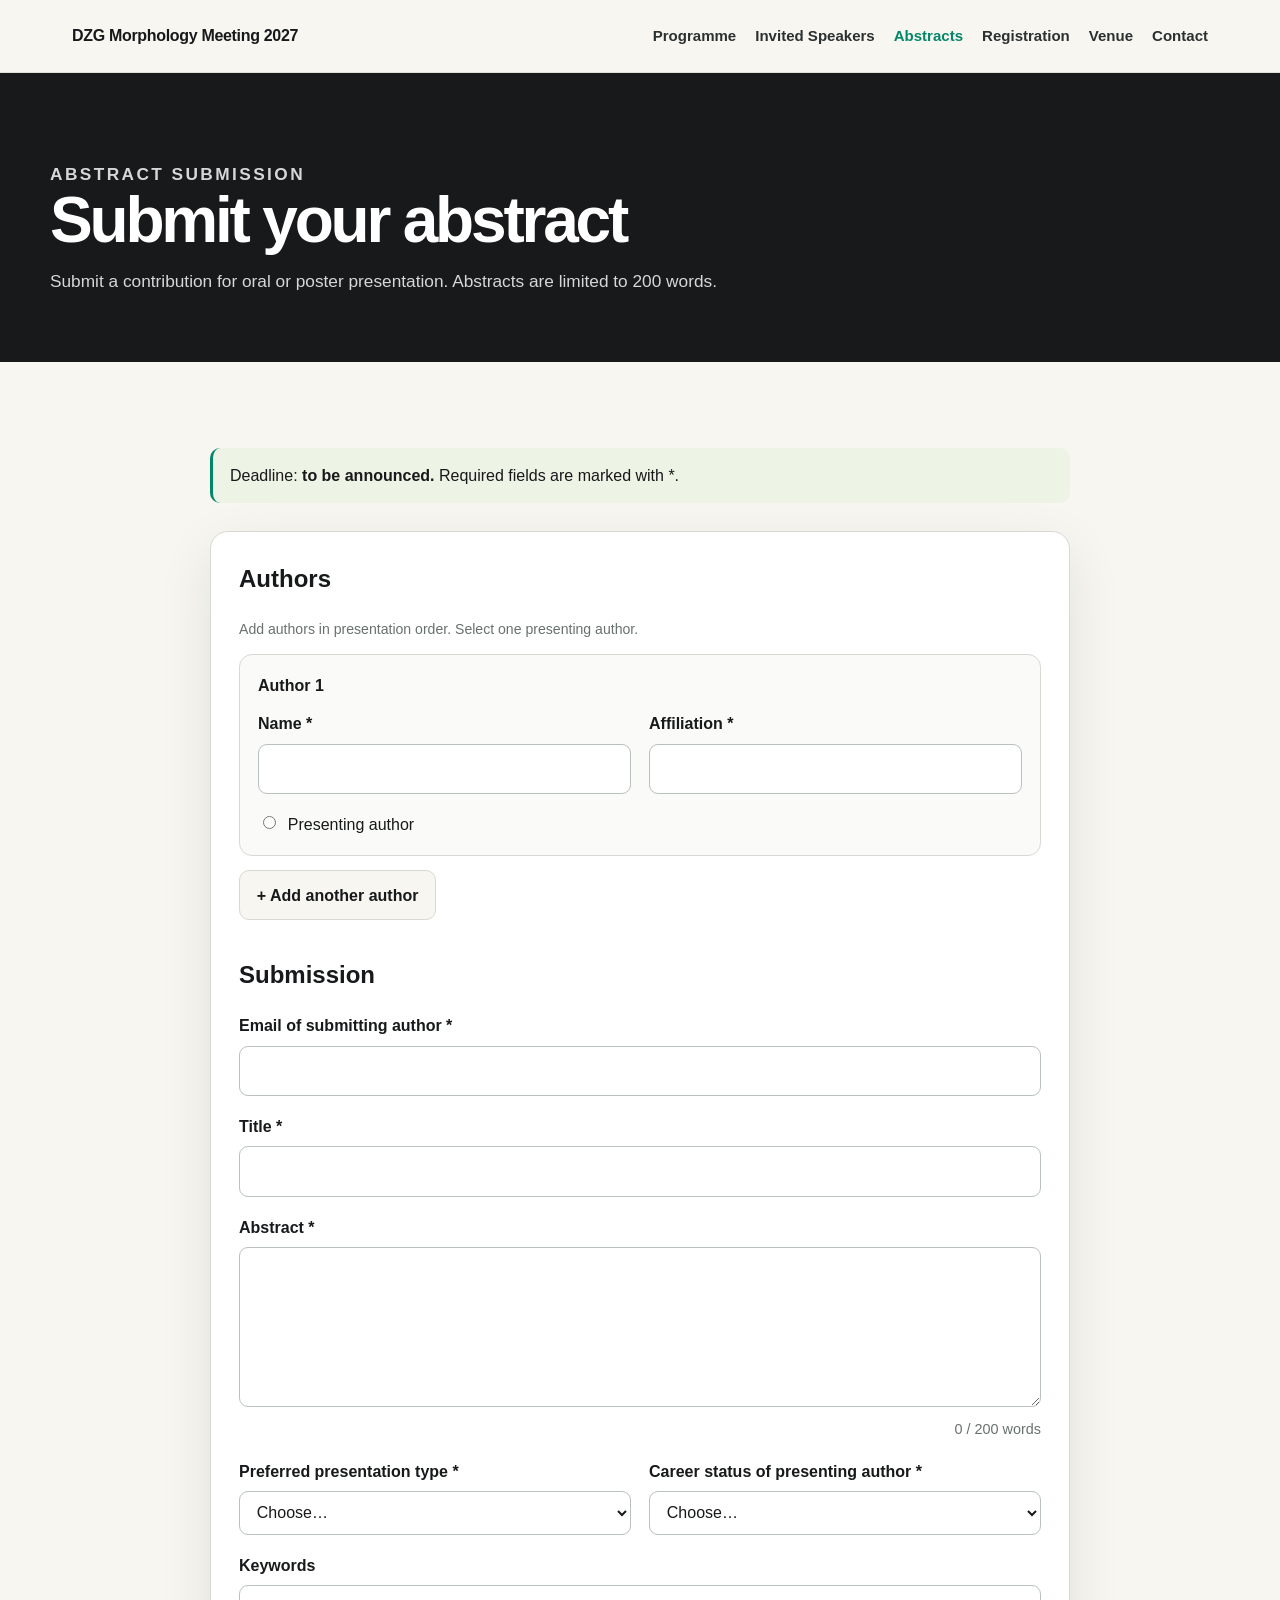
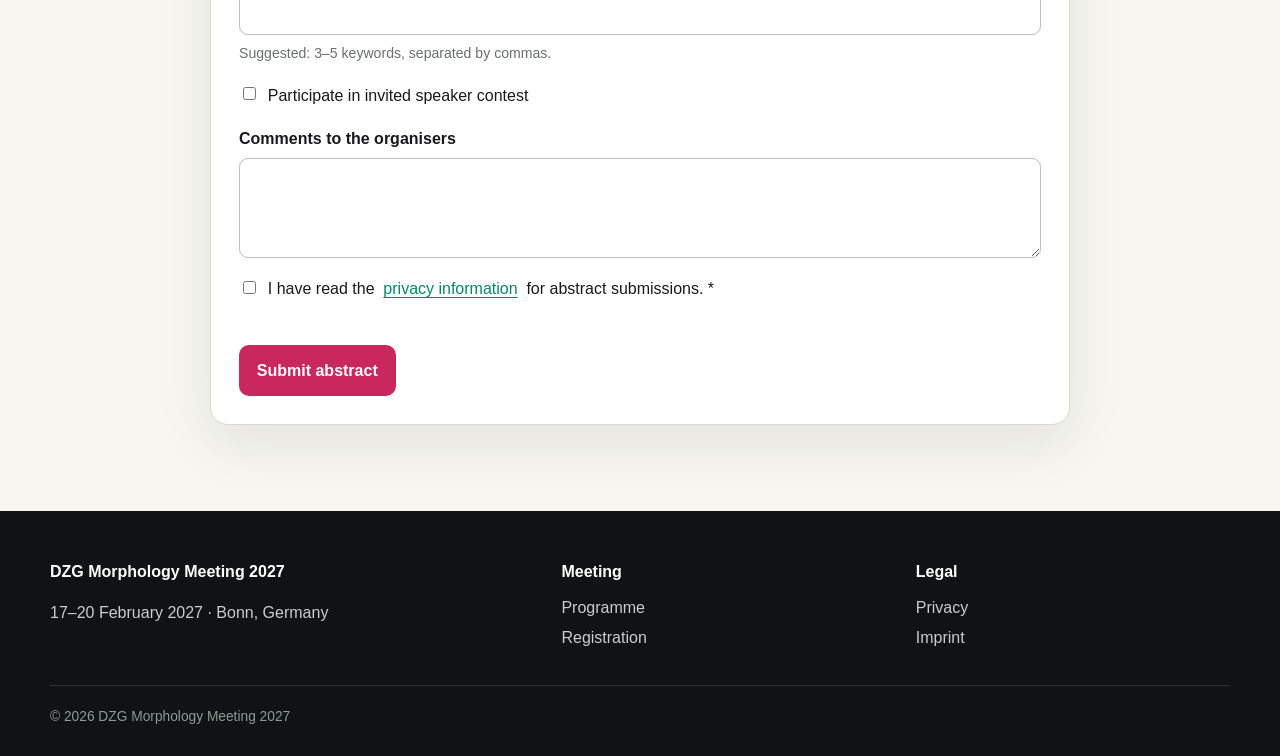
==== commit 72f12cdb: "first update after meeting" ====
--- a/abstracts.html
+++ b/abstracts.html
@@ -21,7 +21,7 @@
         <li><a aria-current="page" href="abstracts.html">Abstracts</a></li>
         <li><a href="registration.html">Registration</a></li>
         <li><a href="venue.html">Venue</a></li>
-        <li><a href="bonn.html">Bonn</a></li>
+        
         <li><a href="contact.html">Contact</a></li>
       </ul>
     </nav>
@@ -43,7 +43,7 @@
 
       <form id="abstract-form" class="form-card" novalidate>
         <h2>Authors</h2>
-        <p class="help">Add authors in presentation order. Select one corresponding author and one presenting author.</p>
+        <p class="help">Add authors in presentation order. Select one presenting author.</p>
 
         <div id="authors">
           <div class="author-block" data-author="1">
@@ -59,9 +59,6 @@
               <div class="field">
                 <label>Affiliation *</label>
                 <input data-author-affiliation type="text" required>
-              </div>
-              <div class="field">
-                <label class="choice"><input data-author-corresponding type="radio" name="corresponding_author_choice" value="1" required> Corresponding author</label>
               </div>
               <div class="field">
                 <label class="choice"><input data-author-presenting type="radio" name="presenting_author_choice" value="1" required> Presenting author</label>
@@ -86,9 +83,6 @@
               <div class="field">
                 <label>Affiliation *</label>
                 <input data-author-affiliation type="text" required>
-              </div>
-              <div class="field">
-                <label class="choice"><input data-author-corresponding type="radio" name="corresponding_author_choice" required> Corresponding author</label>
               </div>
               <div class="field">
                 <label class="choice"><input data-author-presenting type="radio" name="presenting_author_choice" required> Presenting author</label>
@@ -143,6 +137,10 @@
           </div>
 
           <div class="field full">
+            <label class="choice"><input type="checkbox" name="invited_speaker_contest"> Participate in invited speaker contest</label>
+          </div>
+
+          <div class="field full">
             <label for="comments">Comments to the organisers</label>
             <textarea id="comments" name="comments" style="min-height:100px"></textarea>
           </div>
--- a/assets/site.css
+++ b/assets/site.css
@@ -303,3 +303,9 @@
   .page-hero p { color: #333; }
   .section { padding: 20px 0; }
 }
+
+/* Invited speaker photographs */
+.speaker-avatar img { width: 100%; height: 100%; object-fit: cover; display: block; }
+
+.speaker-avatar:has(img)::before, .speaker-avatar:has(img)::after { display: none; }
+.speaker-avatar img { position: absolute; inset: 0; }
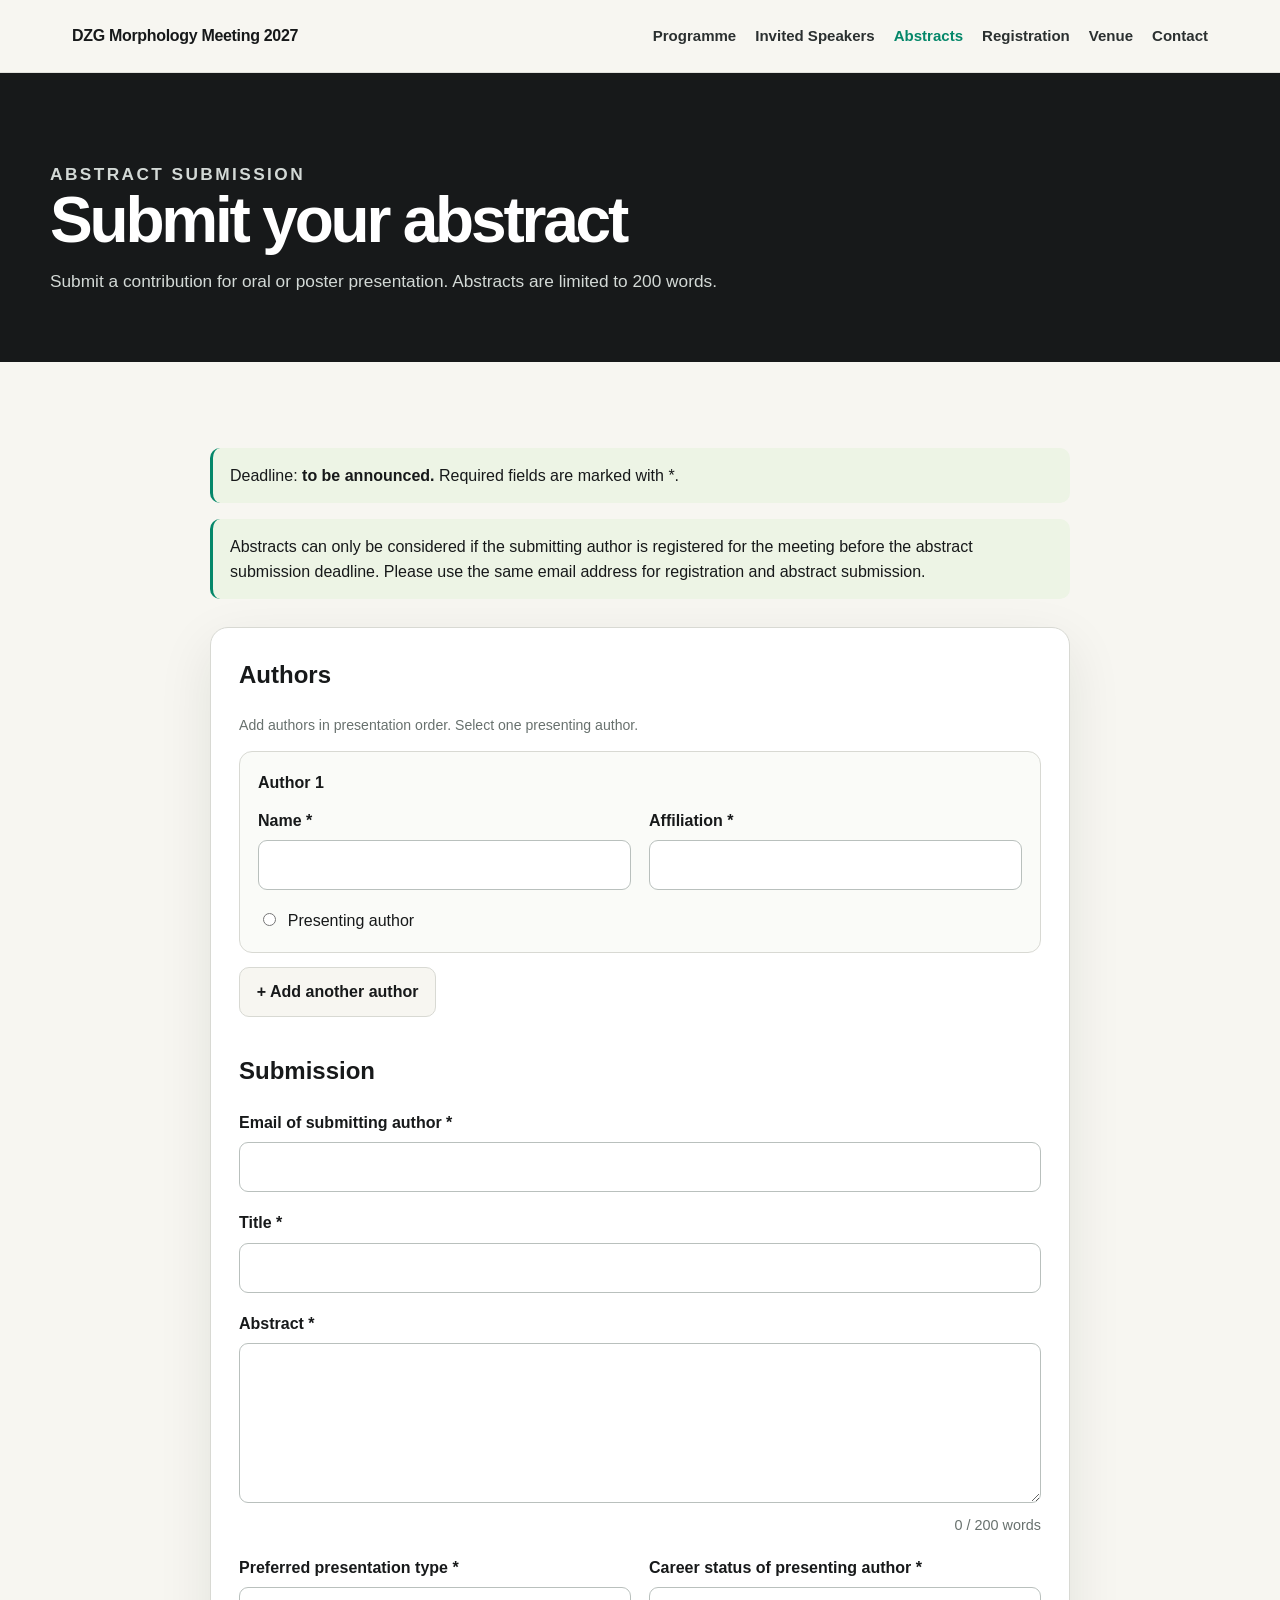
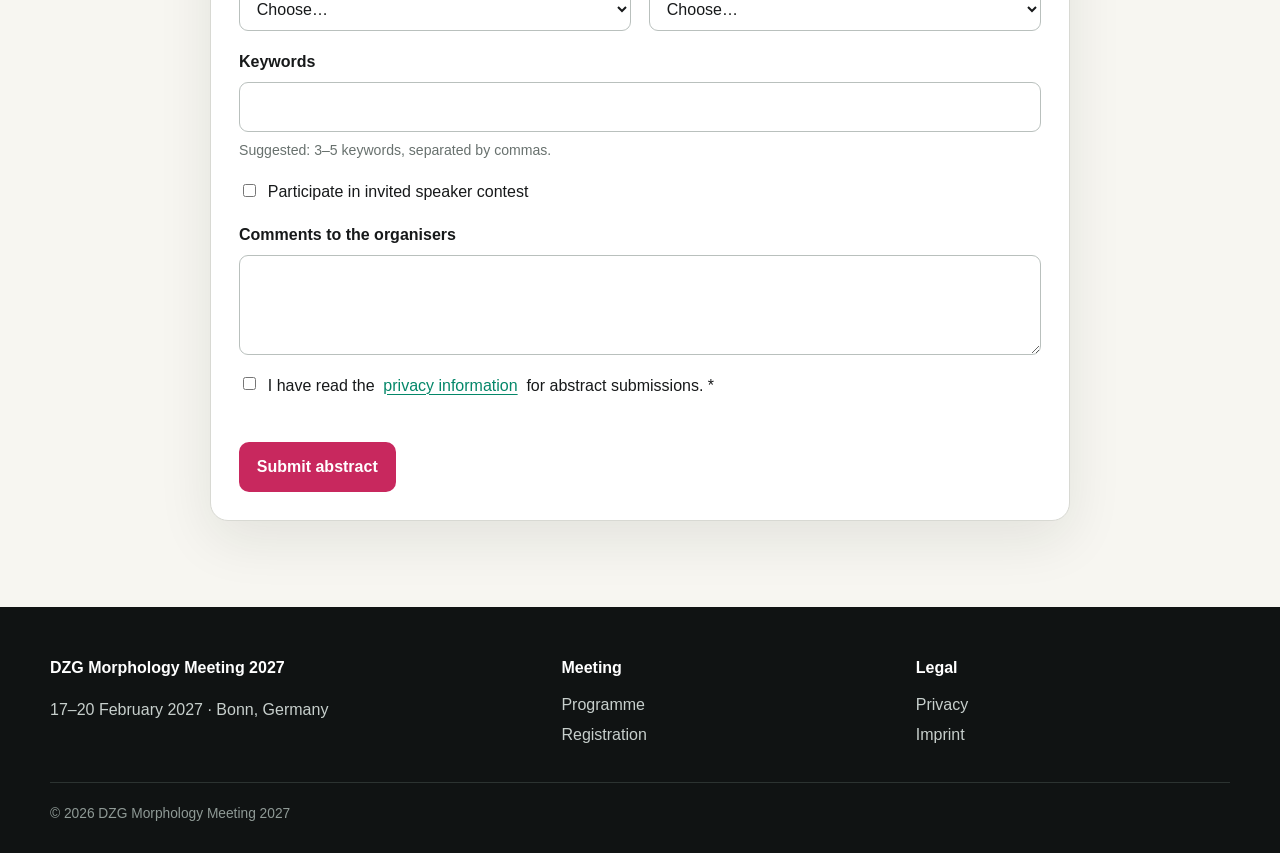
==== commit acd3e00f: "second update: fine-tuning" ====
--- a/abstracts.html
+++ b/abstracts.html
@@ -40,6 +40,8 @@
   <section class="section">
     <div class="container form-shell">
       <div class="notice">Deadline: <strong>to be announced.</strong> Required fields are marked with *.</div>
+
+      <div class="notice" style="margin:1rem 0">Abstracts can only be considered if the submitting author is registered for the meeting before the abstract submission deadline. Please use the same email address for registration and abstract submission.</div>
 
       <form id="abstract-form" class="form-card" novalidate>
         <h2>Authors</h2>
@@ -166,7 +168,7 @@
 
         <div class="form-actions">
           <button class="button button-magenta" type="submit">Submit abstract</button>
-          <span class="status" aria-live="polite"></span>
+          <span class="status" aria-live="polite" role="status"></span>
         </div>
       </form>
     </div>
--- a/assets/site.css
+++ b/assets/site.css
@@ -309,3 +309,5 @@
 
 .speaker-avatar:has(img)::before, .speaker-avatar:has(img)::after { display: none; }
 .speaker-avatar img { position: absolute; inset: 0; }
+
+.status.status-warning { display:block; padding:12px 15px; margin-top:12px; border-left:4px solid #a76500; border-radius:6px; background:#fff5e7; color:#583700; }
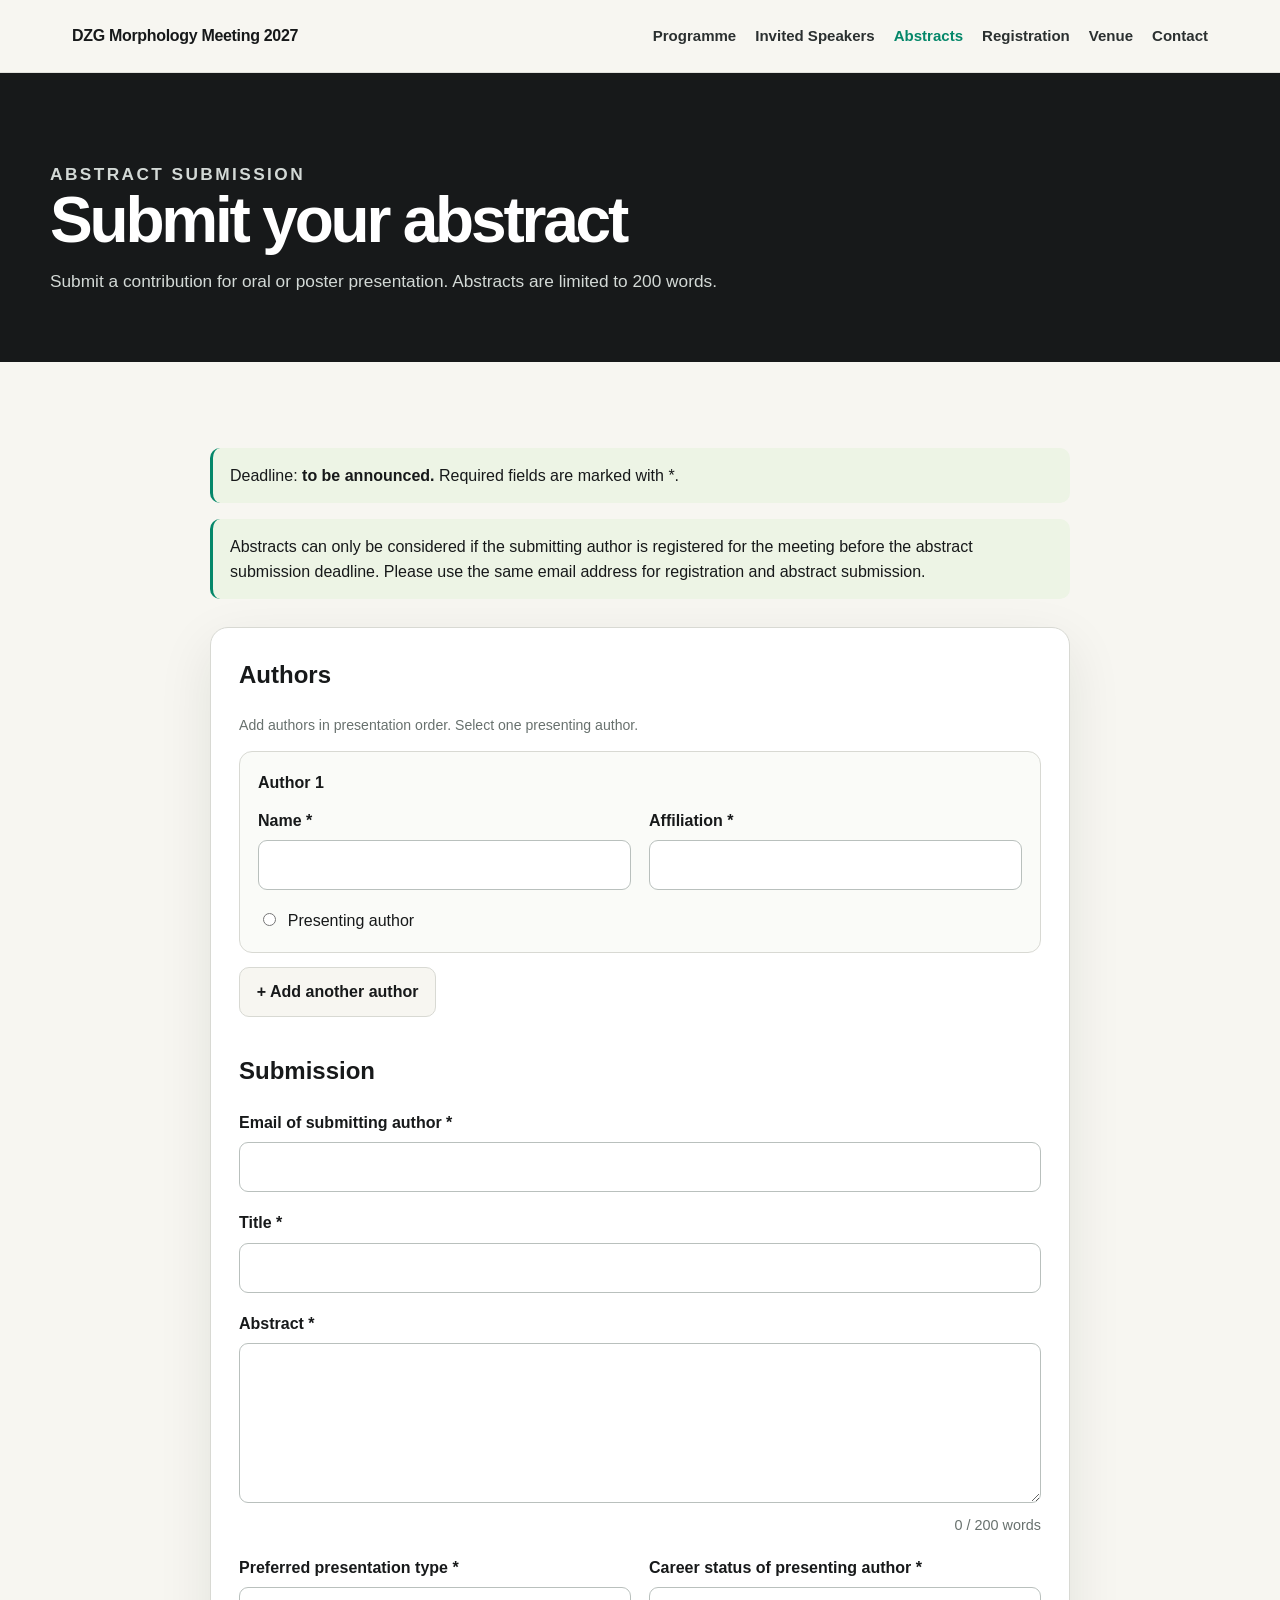
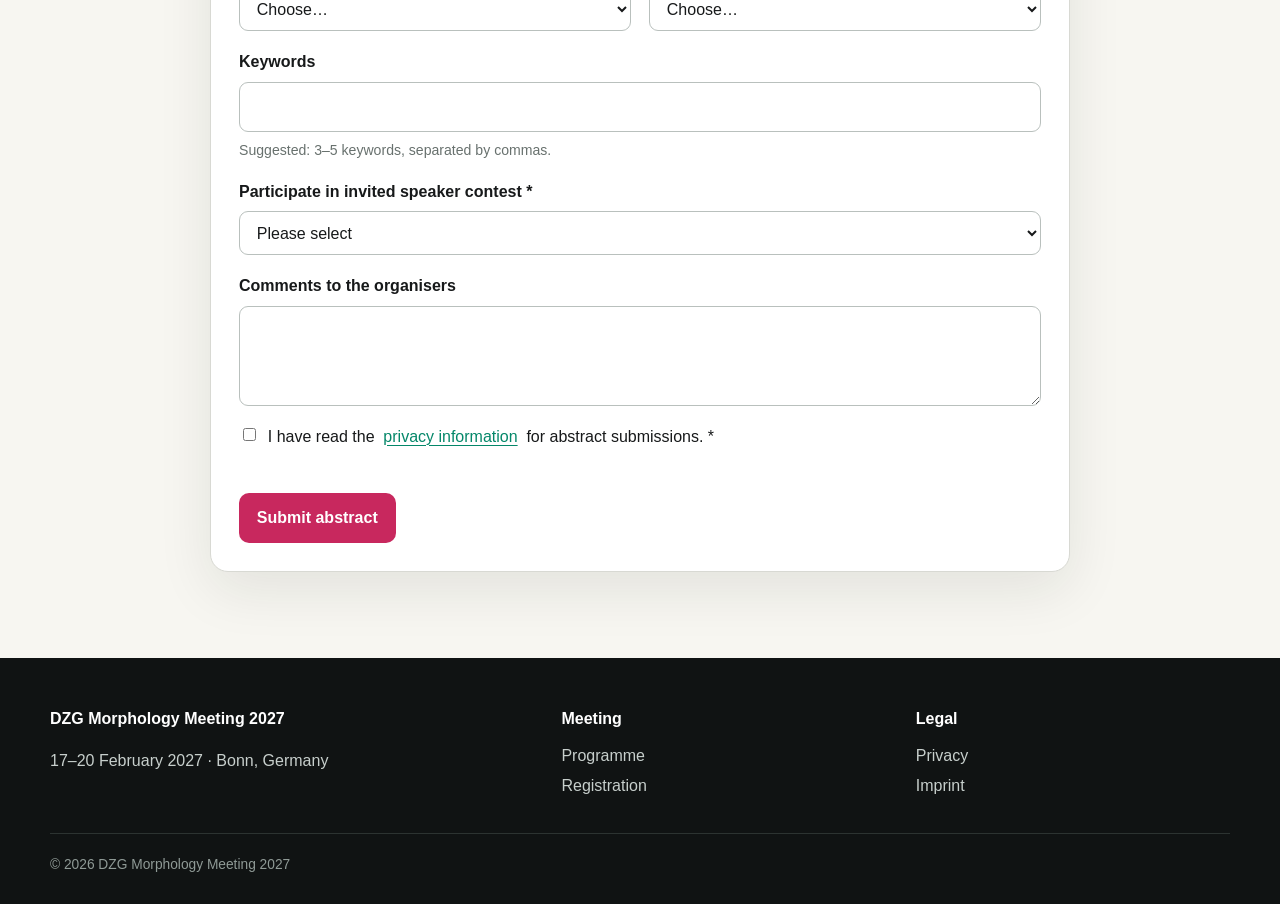
==== commit 37563da1: "contest tick to push" ====
--- a/abstracts.html
+++ b/abstracts.html
@@ -5,6 +5,9 @@
   <meta name="viewport" content="width=device-width, initial-scale=1">
   <title>Abstracts · DZG Morphology Meeting 2027</title>
   <link rel="stylesheet" href="assets/site.css">
+  <link rel="icon" href="favicon.ico" sizes="any">
+  <link rel="icon" type="image/png" href="assets/images/favicon.png" sizes="768x768">
+  <link rel="apple-touch-icon" href="assets/images/apple-touch-icon.png">
   <script src="https://challenges.cloudflare.com/turnstile/v0/api.js" async defer></script>
 </head>
 <body>
@@ -139,7 +142,12 @@
           </div>
 
           <div class="field full">
-            <label class="choice"><input type="checkbox" name="invited_speaker_contest"> Participate in invited speaker contest</label>
+            <label for="invited_speaker_contest">Participate in invited speaker contest <span aria-hidden="true">*</span></label>
+            <select id="invited_speaker_contest" name="invited_speaker_contest" required>
+              <option value="" selected disabled>Please select</option>
+              <option value="true">Yes</option>
+              <option value="false">No</option>
+            </select>
           </div>
 
           <div class="field full">
--- a/assets/site.css
+++ b/assets/site.css
@@ -164,6 +164,7 @@
 .card .tag { display: inline-block; margin-bottom: 1rem; font-size: .78rem; font-weight: 760; color: var(--green); }
 
 .speaker-grid { grid-template-columns: repeat(2, minmax(0, 1fr)); max-width: 860px; }
+.speaker-grid-three { grid-template-columns: repeat(3, minmax(0, 1fr)); max-width: none; }
 .speaker-card { padding: 0; overflow: hidden; }
 .speaker-avatar {
   position: relative; aspect-ratio: 4 / 3; display: grid; place-items: center; overflow: hidden;
@@ -252,6 +253,7 @@
 .placeholder { display: inline-block; background: #fff1ba; color: #5a4300; padding: .05rem .35rem; border-radius: 4px; }
 
 @media (max-width: 900px) {
+  .cards.speaker-grid-three { grid-template-columns: repeat(2, minmax(0, 1fr)); }
   .brand .brand-long { display: none; }
   .brand .brand-short { display: inline; }
   .nav-toggle { display: inline-flex; }
@@ -277,6 +279,7 @@
 }
 
 @media (max-width: 600px) {
+  .cards.speaker-grid-three { grid-template-columns: 1fr; }
   .nav-wrap { padding: 0 16px; }
   .section { padding: 64px 16px; }
   .page-hero { padding: 56px 16px 52px; }
@@ -305,9 +308,77 @@
 }
 
 /* Invited speaker photographs */
-.speaker-avatar img { width: 100%; height: 100%; object-fit: cover; display: block; }
-
-.speaker-avatar:has(img)::before, .speaker-avatar:has(img)::after { display: none; }
-.speaker-avatar img { position: absolute; inset: 0; }
+.speaker-avatar:has(img)::before,
+.speaker-avatar:has(img)::after {
+  display: none;
+}
+.speaker-avatar:has(img) {
+  position: relative;
+  overflow: hidden;
+  background:
+    radial-gradient(circle at 50% 38%, color-mix(in srgb, var(--white) 88%, var(--pale-green)) 0 34%, transparent 35%),
+    linear-gradient(180deg, color-mix(in srgb, var(--pale-green) 58%, var(--white)) 0%, color-mix(in srgb, var(--paper-2) 82%, var(--white)) 100%);
+}
+.speaker-avatar:has(img) > img {
+  position: relative;
+  inset: auto;
+  z-index: 1;
+  width: min(76%, 285px);
+  aspect-ratio: 1 / 1;
+  height: auto;
+  margin: 0 auto;
+  object-fit: contain;
+  object-position: center center;
+  border-radius: 50%;
+  padding: 12px;
+  background:
+    linear-gradient(180deg, color-mix(in srgb, var(--white) 94%, var(--pale-green)) 0%, var(--white) 100%);
+  border: 5px solid color-mix(in srgb, var(--green) 68%, var(--white));
+  box-shadow:
+    0 0 0 8px color-mix(in srgb, var(--magenta) 14%, transparent),
+    0 18px 30px rgba(17, 28, 25, .10);
+}
+
+.speaker-avatar-placeholder {
+  align-items: center;
+  justify-items: center;
+}
+.speaker-avatar-glyph {
+  position: relative;
+  z-index: 1;
+  width: min(76%, 285px);
+  aspect-ratio: 1 / 1;
+  border-radius: 50%;
+  display: block;
+  background:
+    linear-gradient(180deg, color-mix(in srgb, var(--white) 94%, var(--pale-green)) 0%, var(--white) 100%);
+  border: 5px solid color-mix(in srgb, var(--green) 68%, var(--white));
+  box-shadow:
+    0 0 0 8px color-mix(in srgb, var(--magenta) 14%, transparent),
+    0 18px 30px rgba(17, 28, 25, .10);
+}
+.speaker-avatar-glyph::before,
+.speaker-avatar-glyph::after {
+  content: "";
+  position: absolute;
+  left: 50%;
+  transform: translateX(-50%);
+  border: 2px solid color-mix(in srgb, var(--green) 58%, var(--muted));
+  opacity: .52;
+}
+.speaker-avatar-glyph::before {
+  top: 20%;
+  width: 27%;
+  height: 27%;
+  border-radius: 50%;
+  background: color-mix(in srgb, var(--pale-green) 45%, var(--white));
+}
+.speaker-avatar-glyph::after {
+  bottom: 18%;
+  width: 58%;
+  height: 34%;
+  border-radius: 45% 45% 28% 28% / 52% 52% 22% 22%;
+  background: color-mix(in srgb, var(--pale-green) 36%, var(--white));
+}
 
 .status.status-warning { display:block; padding:12px 15px; margin-top:12px; border-left:4px solid #a76500; border-radius:6px; background:#fff5e7; color:#583700; }
